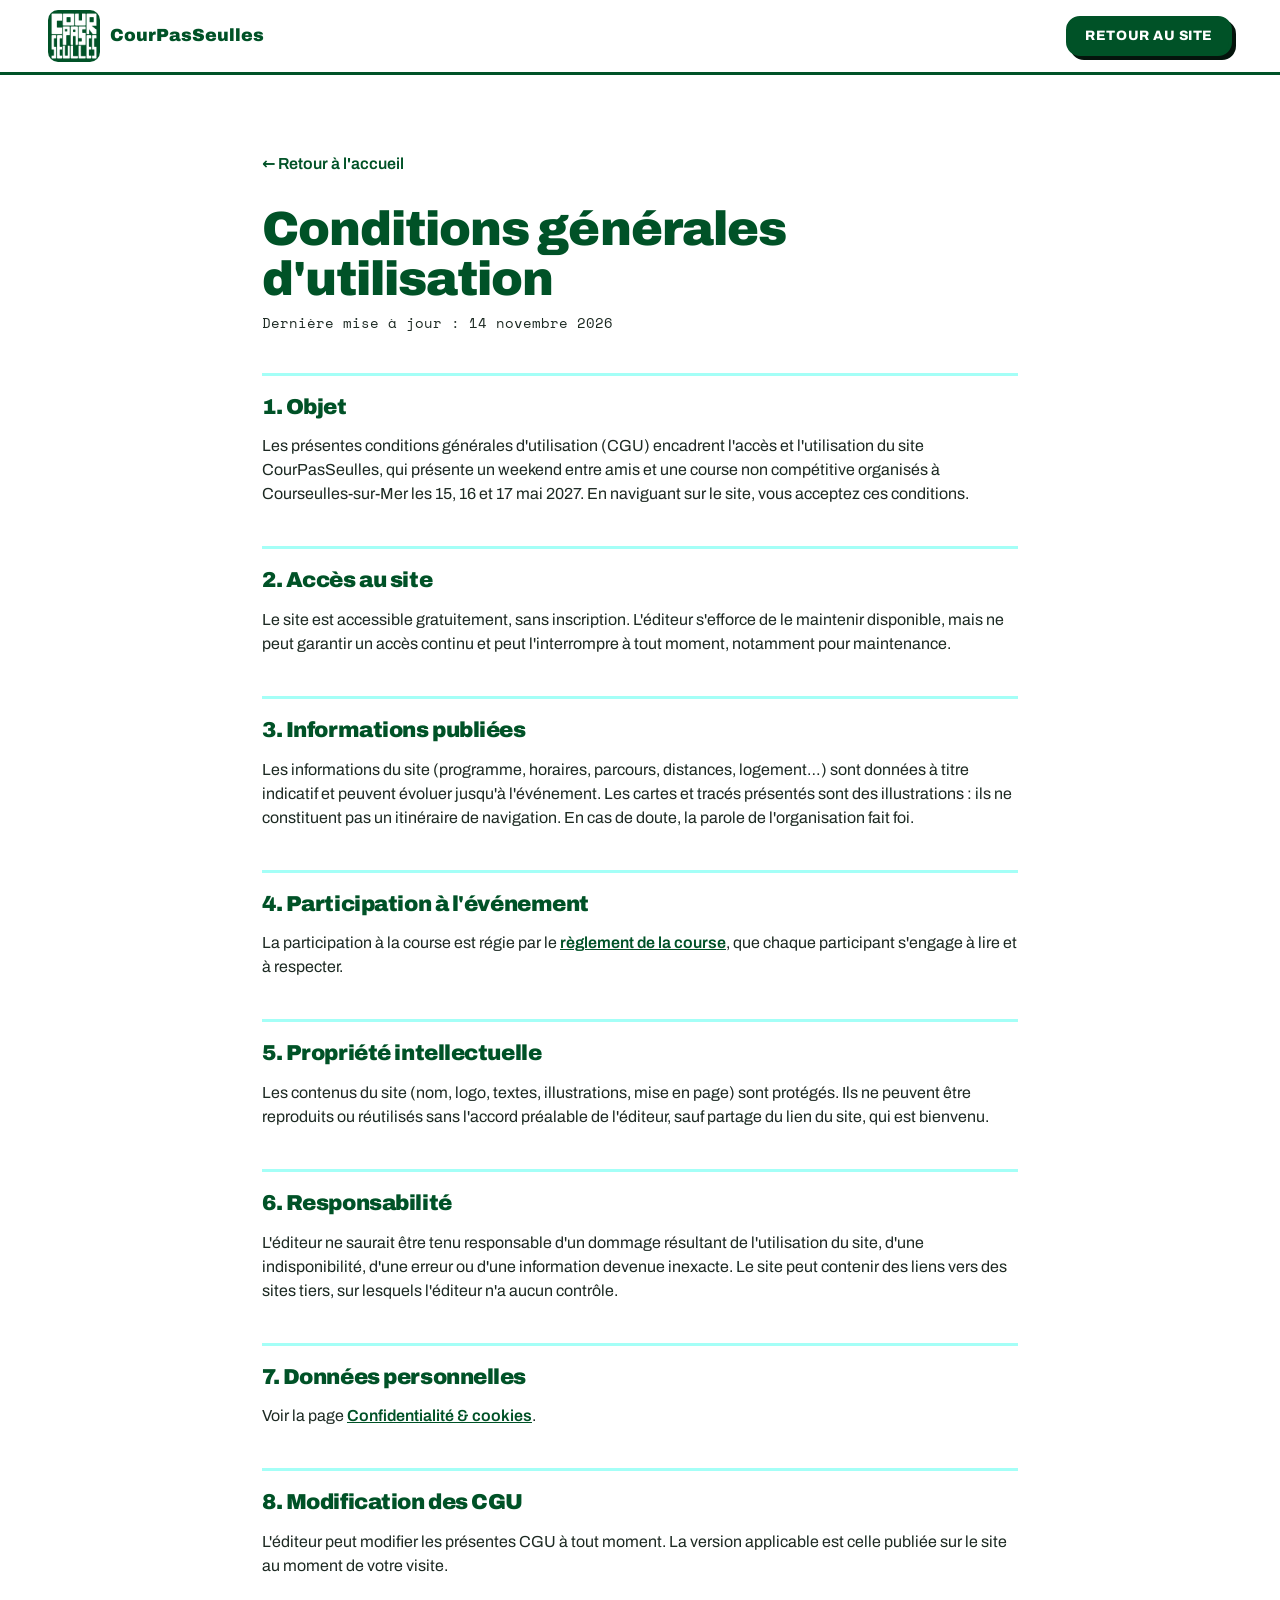
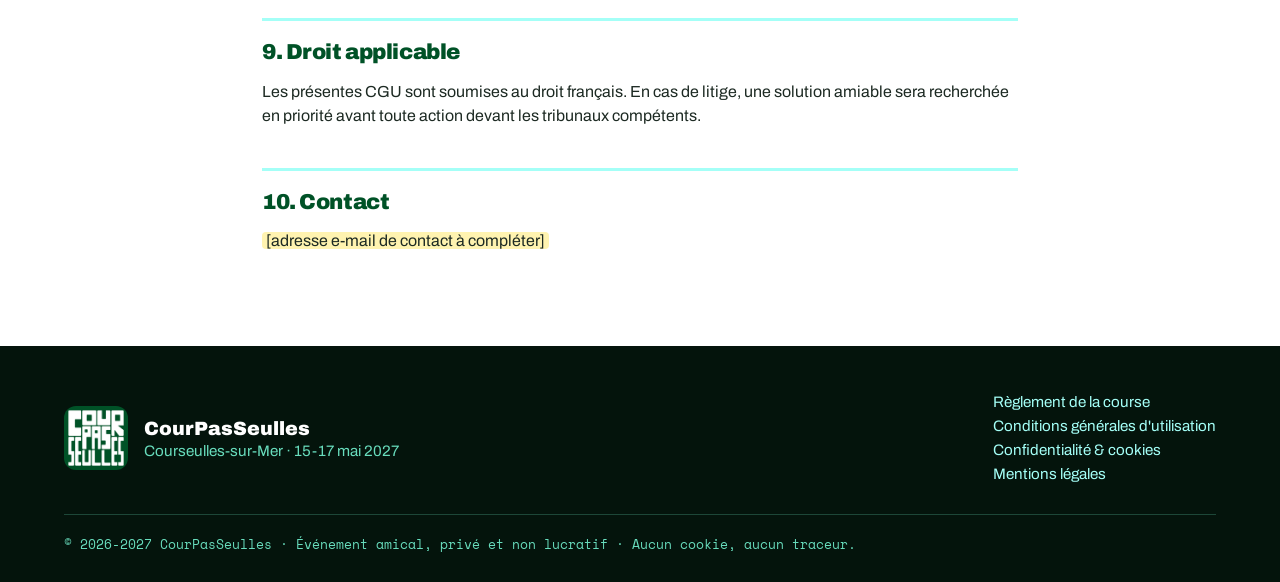
==== cgu.html @ 52400a5f "Ajouter les pages légales et rendre le site autonome - Mentions légales, confidentialité & cookies, " ====
<!doctype html>
<html lang="fr">
<head>
  <meta charset="utf-8">
  <meta name="viewport" content="width=device-width, initial-scale=1">
  <title>Conditions générales d'utilisation · CourPasSeulles</title>
  <meta name="description" content="Conditions générales d'utilisation du site CourPasSeulles.">
  <meta name="theme-color" content="#005227">
  <link rel="icon" type="image/png" href="assets/favicon-180.png">
  <link rel="apple-touch-icon" href="assets/favicon-180.png">
  <link rel="stylesheet" href="assets/fonts.css">
  <link rel="stylesheet" href="styles.css">
</head>
<body>

<header class="topbar">
  <a class="topbar__brand" href="./" aria-label="Accueil CourPasSeulles">
    <img src="assets/courpasseulles-logo-fond-vert-600.png" alt="" width="52" height="52">
    <span>CourPasSeulles</span>
  </a>
  <nav class="topbar__nav topbar__nav--simple">
    <a class="btn btn--small" href="./">Retour au site</a>
  </nav>
</header>

<main class="legal">
  <a class="legal__back" href="./">← Retour à l'accueil</a>
  <h1>Conditions générales d'utilisation</h1>
  <p class="legal__updated">Dernière mise à jour : 14 novembre 2026</p>

  <h2>1. Objet</h2>
  <p>Les présentes conditions générales d'utilisation (CGU) encadrent l'accès et l'utilisation du site CourPasSeulles, qui présente un weekend entre amis et une course non compétitive organisés à Courseulles-sur-Mer les 15, 16 et 17 mai 2027. En naviguant sur le site, vous acceptez ces conditions.</p>

  <h2>2. Accès au site</h2>
  <p>Le site est accessible gratuitement, sans inscription. L'éditeur s'efforce de le maintenir disponible, mais ne peut garantir un accès continu et peut l'interrompre à tout moment, notamment pour maintenance.</p>

  <h2>3. Informations publiées</h2>
  <p>Les informations du site (programme, horaires, parcours, distances, logement…) sont données à titre indicatif et peuvent évoluer jusqu'à l'événement. Les cartes et tracés présentés sont des illustrations : ils ne constituent pas un itinéraire de navigation. En cas de doute, la parole de l'organisation fait foi.</p>

  <h2>4. Participation à l'événement</h2>
  <p>La participation à la course est régie par le <a href="reglement.html">règlement de la course</a>, que chaque participant s'engage à lire et à respecter.</p>

  <h2>5. Propriété intellectuelle</h2>
  <p>Les contenus du site (nom, logo, textes, illustrations, mise en page) sont protégés. Ils ne peuvent être reproduits ou réutilisés sans l'accord préalable de l'éditeur, sauf partage du lien du site, qui est bienvenu.</p>

  <h2>6. Responsabilité</h2>
  <p>L'éditeur ne saurait être tenu responsable d'un dommage résultant de l'utilisation du site, d'une indisponibilité, d'une erreur ou d'une information devenue inexacte. Le site peut contenir des liens vers des sites tiers, sur lesquels l'éditeur n'a aucun contrôle.</p>

  <h2>7. Données personnelles</h2>
  <p>Voir la page <a href="confidentialite.html">Confidentialité &amp; cookies</a>.</p>

  <h2>8. Modification des CGU</h2>
  <p>L'éditeur peut modifier les présentes CGU à tout moment. La version applicable est celle publiée sur le site au moment de votre visite.</p>

  <h2>9. Droit applicable</h2>
  <p>Les présentes CGU sont soumises au droit français. En cas de litige, une solution amiable sera recherchée en priorité avant toute action devant les tribunaux compétents.</p>

  <h2>10. Contact</h2>
  <p><span class="todo">[adresse e-mail de contact à compléter]</span></p>

</main>

<footer class="footer">
  <div class="footer__inner">
    <div class="footer__brand">
      <img src="assets/courpasseulles-logo-fond-vert-600.png" alt="" width="64" height="64">
      <div>
        <p class="footer__name">CourPasSeulles</p>
        <p>Courseulles-sur-Mer · 15-17 mai 2027</p>
      </div>
    </div>
    <nav class="footer__links" aria-label="Informations légales">
      <a href="reglement.html">Règlement de la course</a>
      <a href="cgu.html">Conditions générales d'utilisation</a>
      <a href="confidentialite.html">Confidentialité &amp; cookies</a>
      <a href="mentions-legales.html">Mentions légales</a>
    </nav>
  </div>
  <p class="footer__legal">© 2026-2027 CourPasSeulles · Événement amical, privé et non lucratif · Aucun cookie, aucun traceur.</p>
</footer>
</body>
</html>
---- assets/fonts.css ----
/* Polices auto-hébergées (Archivo, Space Mono · SIL Open Font License 1.1) */
/* latin-ext */
@font-face {
  font-family: 'Archivo';
  font-style: normal;
  font-weight: 400 900;
  font-stretch: 100%;
  font-display: swap;
  src: url(fonts/Archivo-latin-ext.woff2) format('woff2');
  unicode-range: U+0100-02BA, U+02BD-02C5, U+02C7-02CC, U+02CE-02D7, U+02DD-02FF, U+0304, U+0308, U+0329, U+1D00-1DBF, U+1E00-1E9F, U+1EF2-1EFF, U+2020, U+20A0-20AB, U+20AD-20C4, U+2113, U+2C60-2C7F, U+A720-A7FF;
}
/* latin */
@font-face {
  font-family: 'Archivo';
  font-style: normal;
  font-weight: 400 900;
  font-stretch: 100%;
  font-display: swap;
  src: url(fonts/Archivo-latin.woff2) format('woff2');
  unicode-range: U+0000-00FF, U+0131, U+0152-0153, U+02BB-02BC, U+02C6, U+02DA, U+02DC, U+0304, U+0308, U+0329, U+2000-206F, U+20AC, U+2122, U+2191, U+2193, U+2212, U+2215, U+FEFF, U+FFFD;
}
/* latin-ext */
@font-face {
  font-family: 'Space Mono';
  font-style: normal;
  font-weight: 400;
  font-display: swap;
  src: url(fonts/SpaceMono-400-latin-ext.woff2) format('woff2');
  unicode-range: U+0100-02BA, U+02BD-02C5, U+02C7-02CC, U+02CE-02D7, U+02DD-02FF, U+0304, U+0308, U+0329, U+1D00-1DBF, U+1E00-1E9F, U+1EF2-1EFF, U+2020, U+20A0-20AB, U+20AD-20C4, U+2113, U+2C60-2C7F, U+A720-A7FF;
}
/* latin */
@font-face {
  font-family: 'Space Mono';
  font-style: normal;
  font-weight: 400;
  font-display: swap;
  src: url(fonts/SpaceMono-400-latin.woff2) format('woff2');
  unicode-range: U+0000-00FF, U+0131, U+0152-0153, U+02BB-02BC, U+02C6, U+02DA, U+02DC, U+0304, U+0308, U+0329, U+2000-206F, U+20AC, U+2122, U+2191, U+2193, U+2212, U+2215, U+FEFF, U+FFFD;
}
/* latin-ext */
@font-face {
  font-family: 'Space Mono';
  font-style: normal;
  font-weight: 700;
  font-display: swap;
  src: url(fonts/SpaceMono-700-latin-ext.woff2) format('woff2');
  unicode-range: U+0100-02BA, U+02BD-02C5, U+02C7-02CC, U+02CE-02D7, U+02DD-02FF, U+0304, U+0308, U+0329, U+1D00-1DBF, U+1E00-1E9F, U+1EF2-1EFF, U+2020, U+20A0-20AB, U+20AD-20C4, U+2113, U+2C60-2C7F, U+A720-A7FF;
}
/* latin */
@font-face {
  font-family: 'Space Mono';
  font-style: normal;
  font-weight: 700;
  font-display: swap;
  src: url(fonts/SpaceMono-700-latin.woff2) format('woff2');
  unicode-range: U+0000-00FF, U+0131, U+0152-0153, U+02BB-02BC, U+02C6, U+02DA, U+02DC, U+0304, U+0308, U+0329, U+2000-206F, U+20AC, U+2122, U+2191, U+2193, U+2212, U+2215, U+FEFF, U+FFFD;
}
---- styles.css ----
/* CourPasSeulles · palette tirée des logos */
:root {
  --green-900: #04140c;
  --green-700: #005227; /* vert profond du logo */
  --green-600: #038554;
  --green-500: #03bb85;
  --mint-300: #68ddbd;
  --mint-100: #a4fff7;
  --mint-50: #e9fbf4;
  --white: #ffffff;
  --ink: #04140c;

  --radius: 14px;
  --shadow: 6px 6px 0 var(--green-700);
  --font: "Archivo", system-ui, sans-serif;
  --mono: "Space Mono", ui-monospace, monospace;
}

* { box-sizing: border-box; }
html { scroll-behavior: smooth; scroll-padding-top: 80px; }
body {
  margin: 0;
  font-family: var(--font);
  color: var(--ink);
  background: var(--white);
  line-height: 1.5;
  -webkit-font-smoothing: antialiased;
}
img { max-width: 100%; display: block; }
h1, h2, h3 { line-height: 1.05; margin: 0; font-weight: 900; letter-spacing: -0.02em; }
a { color: inherit; }

/* ---------- Boutons ---------- */
.btn {
  display: inline-block;
  padding: 14px 24px;
  font: 800 1rem/1 var(--font);
  text-transform: uppercase;
  letter-spacing: 0.04em;
  text-decoration: none;
  color: var(--white);
  background: var(--green-700);
  border: 3px solid var(--green-700);
  border-radius: var(--radius);
  box-shadow: 4px 4px 0 var(--green-900);
  cursor: pointer;
  transition: transform .12s, box-shadow .12s;
}
.btn:hover { transform: translate(-2px, -2px); box-shadow: 6px 6px 0 var(--green-900); }
.btn:active { transform: translate(3px, 3px); box-shadow: 1px 1px 0 var(--green-900); }
.btn--ghost { background: var(--white); color: var(--green-700); }
.btn--light { background: var(--white); color: var(--green-700); border-color: var(--white); }
.btn--small { padding: 10px 16px; font-size: .85rem; }
.btn[aria-disabled="true"] { opacity: .85; cursor: default; }

/* ---------- Barre du haut ---------- */
.topbar {
  position: sticky; top: 0; z-index: 50;
  display: flex; align-items: center; justify-content: space-between; gap: 16px;
  padding: 10px clamp(16px, 4vw, 48px);
  background: rgba(255,255,255,.92);
  backdrop-filter: blur(8px);
  border-bottom: 3px solid var(--green-700);
}
.topbar__brand { display: flex; align-items: center; gap: 10px; text-decoration: none; font-weight: 900; font-size: 1.1rem; color: var(--green-700); }
.topbar__brand img { width: 52px; height: 52px; border-radius: 10px; }
.topbar__nav { display: flex; align-items: center; gap: 22px; }
.topbar__nav a:not(.btn) { text-decoration: none; font-weight: 600; color: var(--green-700); position: relative; }
.topbar__nav a:not(.btn)::after {
  content: ""; position: absolute; left: 0; right: 100%; bottom: -4px; height: 3px;
  background: var(--green-500); transition: right .2s;
}
.topbar__nav a:not(.btn):hover::after { right: 0; }
.topbar__burger { display: none; background: none; border: 0; padding: 8px; cursor: pointer; }
.topbar__burger span { display: block; width: 26px; height: 3px; margin: 5px 0; background: var(--green-700); border-radius: 2px; transition: transform .2s, opacity .2s; }

/* ---------- Hero ---------- */
.hero {
  display: grid; grid-template-columns: minmax(0, 1fr) minmax(0, 1.1fr); gap: clamp(24px, 5vw, 72px);
  align-items: center;
  padding: clamp(32px, 6vw, 80px) clamp(16px, 5vw, 64px);
  max-width: 1280px; margin: 0 auto;
}
.hero__logo img { width: 100%; height: auto; max-width: 520px; margin: 0 auto; }
.tag {
  display: inline-block; margin: 0 0 16px; padding: 6px 12px;
  font: 700 .8rem var(--mono); text-transform: uppercase; letter-spacing: .08em;
  background: var(--mint-100); color: var(--green-700); border-radius: 8px;
}
.hero h1 { font-size: clamp(2rem, 4.6vw, 3.6rem); color: var(--green-700); }
.hero h1 em { font-style: normal; color: var(--green-500); }
.hero__facts { list-style: none; padding: 0; margin: 28px 0; display: flex; flex-wrap: wrap; gap: 12px; }
.hero__facts li {
  flex: 1 1 140px; padding: 14px 16px; border: 3px solid var(--green-700); border-radius: var(--radius);
  box-shadow: var(--shadow); background: var(--white);
}
.hero__facts b { display: block; font-size: 1.3rem; font-weight: 900; color: var(--green-700); }
.hero__facts span { font-size: .9rem; color: var(--green-600); }

.countdown { display: flex; gap: 10px; margin-bottom: 28px; }
.countdown div {
  flex: 1; text-align: center; padding: 12px 6px; border-radius: var(--radius);
  background: var(--green-700); color: var(--white);
}
.countdown b { display: block; font: 700 clamp(1.4rem, 3vw, 2rem)/1 var(--mono); }
.countdown span { font-size: .75rem; text-transform: uppercase; letter-spacing: .08em; color: var(--mint-300); }
.hero__cta { display: flex; flex-wrap: wrap; gap: 14px; }

/* ---------- Bandeau défilant ---------- */
.marquee { overflow: hidden; background: var(--green-700); color: var(--white); border-block: 3px solid var(--green-900); }
.marquee__track { display: flex; gap: 32px; width: max-content; padding: 14px 0; animation: scroll 28s linear infinite; }
.marquee span { font-weight: 900; font-size: 1.25rem; text-transform: uppercase; white-space: nowrap; }
.marquee span:nth-child(even) { color: var(--mint-300); }
@keyframes scroll { to { transform: translateX(-50%); } }

/* ---------- Sections ---------- */
.section { padding: clamp(56px, 8vw, 100px) clamp(16px, 5vw, 64px); max-width: 1280px; margin: 0 auto; }
.section--mint, .section--dark, .section--green { max-width: none; }
.section--mint > *, .section--dark > *, .section--green > * { max-width: 1152px; margin-left: auto; margin-right: auto; }
.section--mint { background: var(--mint-50); border-block: 3px solid var(--green-700); }
.section--dark { background: var(--green-900); color: var(--mint-50); }
.section--green { background: var(--green-700); color: var(--white); }
.section__title { font-size: clamp(2rem, 5vw, 3.4rem); color: var(--green-700); display: flex; align-items: baseline; gap: 14px; margin-bottom: 12px; }
.section__title span { font: 700 1rem var(--mono); color: var(--green-500); }
.section--dark .section__title { color: var(--mint-300); }
.section__lead { font-size: 1.15rem; max-width: 640px; margin: 0 0 40px; color: var(--green-600); }
.note { font: .85rem var(--mono); color: var(--green-600); margin-top: 20px; }

/* ---------- Courses ---------- */
.races { display: grid; grid-template-columns: repeat(2, minmax(0, 1fr)); gap: 28px; }
.race {
  position: relative; padding: 28px; border-radius: 22px; border: 3px solid var(--green-700);
  box-shadow: 10px 10px 0 var(--green-700); display: flex; flex-direction: column; gap: 20px;
  transition: transform .2s, box-shadow .2s;
}
.race:hover { transform: translate(-4px, -4px) rotate(-.5deg); box-shadow: 14px 14px 0 var(--green-700); }
.race--short { background: var(--mint-100); }
.race--long { background: var(--green-700); color: var(--white); box-shadow: 10px 10px 0 var(--green-900); border-color: var(--green-900); }
.race--long:hover { box-shadow: 14px 14px 0 var(--green-900); }
.race header p { margin: 0; }
.race__badge { font: 700 .8rem var(--mono); text-transform: uppercase; letter-spacing: .08em; }
.race__dist { font-size: 1.6rem; font-weight: 800; }
.race__dist b { font-size: clamp(5rem, 12vw, 8rem); line-height: .9; font-weight: 900; letter-spacing: -.05em; }
.race--short .race__dist { color: var(--green-700); }
.race--long .race__dist b { color: var(--mint-300); }
.race__sub { opacity: .8; }
.race__stats { list-style: none; margin: 0; padding: 0; display: grid; gap: 8px; }
.race__stats li { display: flex; justify-content: space-between; gap: 12px; padding-bottom: 8px; border-bottom: 2px dashed currentColor; }
.race__stats li span { opacity: .7; }
.race__stats li b { text-align: right; }
.meter { display: flex; gap: 6px; }
.meter i { flex: 1; height: 14px; border-radius: 4px; border: 2px solid currentColor; }
.race--short .meter i.on { background: var(--green-700); }
.race--long .meter i.on { background: var(--mint-300); }
.race .btn { align-self: flex-start; margin-top: auto; }
.race--long .btn { background: var(--mint-300); color: var(--green-900); border-color: var(--mint-300); }

/* ---------- Quiz ---------- */
.quiz {
  margin-top: 56px; padding: 28px; border-radius: 22px;
  border: 3px dashed var(--green-500); background: var(--white);
}
.quiz h3 { font-size: 1.5rem; color: var(--green-700); margin-bottom: 18px; }
.quiz p { font-weight: 600; font-size: 1.1rem; }
.quiz__a { display: flex; flex-wrap: wrap; gap: 12px; }
.quiz__a button {
  font: 600 1rem var(--font); padding: 12px 18px; border-radius: 12px; cursor: pointer;
  border: 3px solid var(--green-700); background: var(--mint-50); color: var(--green-700);
  transition: background .15s, transform .15s;
}
.quiz__a button:hover { background: var(--mint-100); transform: translateY(-2px); }
.quiz__verdict { font-size: 1.4rem !important; font-weight: 900 !important; color: var(--green-700); }

/* ---------- Parcours ---------- */
.tabs { display: inline-flex; gap: 6px; padding: 6px; background: var(--white); border: 3px solid var(--green-700); border-radius: 16px; margin-bottom: 24px; }
.tabs button {
  font: 800 1rem var(--font); padding: 10px 22px; border: 0; border-radius: 10px; cursor: pointer;
  background: transparent; color: var(--green-700);
}
.tabs button[aria-selected="true"] { background: var(--green-700); color: var(--white); }
.map { margin: 0; }
.map__placeholder {
  position: relative; border-radius: 22px; overflow: hidden; border: 3px solid var(--green-700);
  background:
    repeating-linear-gradient(0deg, transparent 0 39px, rgba(0,82,39,.08) 39px 40px),
    repeating-linear-gradient(90deg, transparent 0 39px, rgba(0,82,39,.08) 39px 40px),
    #f4fbf2;
  box-shadow: var(--shadow);
}
.map__placeholder svg { width: 100%; height: auto; display: block; }
.map__placeholder .sea { fill: var(--mint-100); }
.map__placeholder .sea-label { font: 700 16px var(--mono); fill: var(--green-600); text-anchor: middle; letter-spacing: .2em; text-transform: uppercase; }
.map__placeholder .route {
  fill: none; stroke: var(--green-700); stroke-width: 6; stroke-linecap: round; stroke-linejoin: round;
  stroke-dasharray: 14 10; animation: march 1.2s linear infinite;
}
@keyframes march { to { stroke-dashoffset: -24; } }
.map__placeholder .pin { fill: var(--green-500); stroke: var(--green-700); stroke-width: 4; }
.map__placeholder text { font: 700 14px var(--font); fill: var(--green-700); }
.map__placeholder figcaption {
  position: absolute; right: 16px; bottom: 16px; max-width: 280px;
  padding: 12px 16px; border-radius: 12px; background: var(--green-700); color: var(--white);
}
.map__placeholder figcaption b { display: block; }
.map__placeholder figcaption span { font-size: .85rem; color: var(--mint-300); }

/* ---------- Programme ---------- */
.days { display: grid; grid-template-columns: repeat(3, minmax(0, 1fr)); gap: 24px; align-items: start; }
.day { padding: 24px; border-radius: 22px; border: 3px solid var(--green-700); background: var(--white); box-shadow: var(--shadow); }
.day--big { background: var(--green-700); color: var(--white); transform: rotate(-1deg); }
.day__date { margin: 0 0 6px; font: 700 .9rem var(--mono); text-transform: uppercase; letter-spacing: .08em; color: var(--green-500); }
.day__date b { font: 900 3rem/1 var(--font); margin-right: 6px; color: var(--green-700); }
.day--big .day__date b { color: var(--mint-300); }
.day--big .day__date { color: var(--mint-100); }
.day h3 { font-size: 1.5rem; margin-bottom: 14px; }
.day ul { list-style: none; padding: 0; margin: 0; display: grid; gap: 10px; }
.day li { display: grid; grid-template-columns: 96px 1fr; gap: 8px; }
.day time { font: 700 .85rem var(--mono); color: var(--green-600); padding-top: 2px; }
.day--big time { color: var(--mint-300); }

/* ---------- Infos ---------- */
.infos { display: grid; grid-template-columns: repeat(2, minmax(0, 1fr)); gap: 20px; }
.info { padding: 24px; border-radius: 18px; border: 2px solid rgba(104,221,189,.35); background: rgba(255,255,255,.03); }
.info h3 { color: var(--mint-300); font-size: 1.4rem; margin-bottom: 8px; }
.info p { margin: 0; color: #cfe9de; }

/* ---------- FAQ ---------- */
.faq { display: grid; gap: 14px; max-width: 820px; }
.faq details { border: 3px solid var(--green-700); border-radius: 16px; background: var(--white); }
.faq details[open] { background: var(--mint-50); }
.faq summary {
  list-style: none; cursor: pointer; padding: 18px 56px 18px 20px; font-weight: 800; font-size: 1.1rem;
  color: var(--green-700); position: relative;
}
.faq summary::-webkit-details-marker { display: none; }
.faq summary::after {
  content: "+"; position: absolute; right: 18px; top: 50%; transform: translateY(-50%);
  width: 28px; height: 28px; border-radius: 8px; display: grid; place-items: center;
  background: var(--green-700); color: var(--white); font-weight: 900; transition: transform .2s;
}
.faq details[open] summary::after { transform: translateY(-50%) rotate(45deg); }
.faq p { margin: 0; padding: 0 20px 18px; }

/* ---------- CTA ---------- */
.cta { display: flex !important; align-items: center; justify-content: center; gap: clamp(24px, 5vw, 56px); flex-wrap: wrap; }
.cta > * { margin: 0 !important; }
.cta__logo { width: 180px; height: auto; border-radius: 22px; box-shadow: 8px 8px 0 var(--green-900); }
.cta h2 { font-size: clamp(2.4rem, 6vw, 4rem); }
.cta p { color: var(--mint-100); font-size: 1.15rem; margin: 10px 0 22px !important; max-width: 460px; }

/* ---------- Footer ---------- */
.footer { padding: 32px 16px; text-align: center; background: var(--green-900); color: var(--mint-300); font: .85rem var(--mono); }
.footer p { margin: 4px 0; }

/* ---------- Responsive ---------- */
@media (max-width: 900px) {
  .hero { grid-template-columns: 1fr; text-align: left; }
  .hero__logo img { max-width: 320px; }
  .races, .days, .infos { grid-template-columns: 1fr; }
  .day--big { transform: none; }
}
@media (max-width: 760px) {
  .topbar__burger { display: block; }
  .topbar__nav {
    position: absolute; top: 100%; left: 0; right: 0; flex-direction: column; align-items: flex-start;
    gap: 16px; padding: 20px 16px; background: var(--white); border-bottom: 3px solid var(--green-700);
    display: none;
  }
  .topbar__nav.open { display: flex; }
  .topbar__burger[aria-expanded="true"] span:nth-child(1) { transform: translateY(8px) rotate(45deg); }
  .topbar__burger[aria-expanded="true"] span:nth-child(2) { opacity: 0; }
  .topbar__burger[aria-expanded="true"] span:nth-child(3) { transform: translateY(-8px) rotate(-45deg); }
  .race { padding: 22px; box-shadow: 6px 6px 0 var(--green-700); }
  .map__placeholder figcaption { position: static; max-width: none; border-radius: 0; }
}
@media (prefers-reduced-motion: reduce) {
  *, *::before, *::after { animation: none !important; transition: none !important; }
  html { scroll-behavior: auto; }
}

/* Cartes indicatives des parcours */
.map__placeholder .beach { fill: #f3e7c4; }
.map__placeholder .route--back { stroke: var(--green-500); animation-direction: reverse; }
.map__placeholder .town circle { fill: var(--white); stroke: var(--green-700); stroke-width: 3; }
.map__placeholder .town--home circle { fill: var(--green-700); }
.map__placeholder .town text { text-anchor: middle; font-size: 13px; }
.map__placeholder .town--home text { font-weight: 900; }
.map__placeholder .turn circle { fill: var(--mint-300); stroke: var(--green-700); stroke-width: 3; }
.map__placeholder .turn text { text-anchor: middle; font-size: 16px; font-weight: 900; }
.map__placeholder .compass { font: 700 12px var(--mono); fill: var(--green-600); }

/* ---------- Pied de page ---------- */
.footer { text-align: left; padding: 48px clamp(16px, 5vw, 64px) 28px; font-family: var(--font); font-size: .95rem; }
.footer__inner { max-width: 1152px; margin: 0 auto; display: flex; flex-wrap: wrap; justify-content: space-between; gap: 32px; }
.footer__brand { display: flex; align-items: center; gap: 16px; }
.footer__brand img { width: 64px; height: 64px; border-radius: 12px; }
.footer__name { font-weight: 900; font-size: 1.2rem; color: var(--white); }
.footer__links { display: grid; gap: 8px; }
.footer__links a { color: var(--mint-100); text-decoration: none; }
.footer__links a:hover { text-decoration: underline; }
.footer__legal { max-width: 1152px; margin: 32px auto 0 !important; padding-top: 20px; border-top: 1px solid rgba(104,221,189,.25); font: .8rem var(--mono); color: var(--mint-300); }
.faq p a { color: var(--green-700); font-weight: 700; }

/* ---------- Pages légales ---------- */
.legal { max-width: 820px; margin: 0 auto; padding: clamp(40px, 6vw, 80px) clamp(16px, 5vw, 32px); }
.legal__back { display: inline-block; margin-bottom: 28px; font-weight: 700; color: var(--green-600); text-decoration: none; }
.legal__back:hover { text-decoration: underline; }
.legal h1 { font-size: clamp(2rem, 5vw, 3rem); color: var(--green-700); margin-bottom: 8px; }
.legal__updated { font: .85rem var(--mono); color: var(--green-600); margin: 0 0 36px; }
.legal h2 { font-size: 1.35rem; color: var(--green-700); margin: 40px 0 12px; padding-top: 20px; border-top: 3px solid var(--mint-100); }
.legal p, .legal li { color: #1d2a23; }
.legal ul { padding-left: 1.2em; }
.legal li { margin-bottom: 6px; }
.legal a { color: var(--green-700); font-weight: 600; }
.legal .callout { padding: 16px 20px; border-radius: 14px; background: var(--mint-50); border: 2px solid var(--mint-300); }
.legal dl { display: grid; grid-template-columns: max-content 1fr; gap: 8px 20px; margin: 0; }
.legal dt { font-weight: 700; color: var(--green-700); }
.legal dd { margin: 0; }
@media (max-width: 560px) { .legal dl { grid-template-columns: 1fr; } .legal dd { margin-bottom: 8px; } }
.topbar__nav--simple { display: flex !important; position: static !important; flex-direction: row !important; padding: 0 !important; border: 0 !important; background: none !important; }
.todo { background: #fff3b0; padding: 0 4px; border-radius: 4px; }
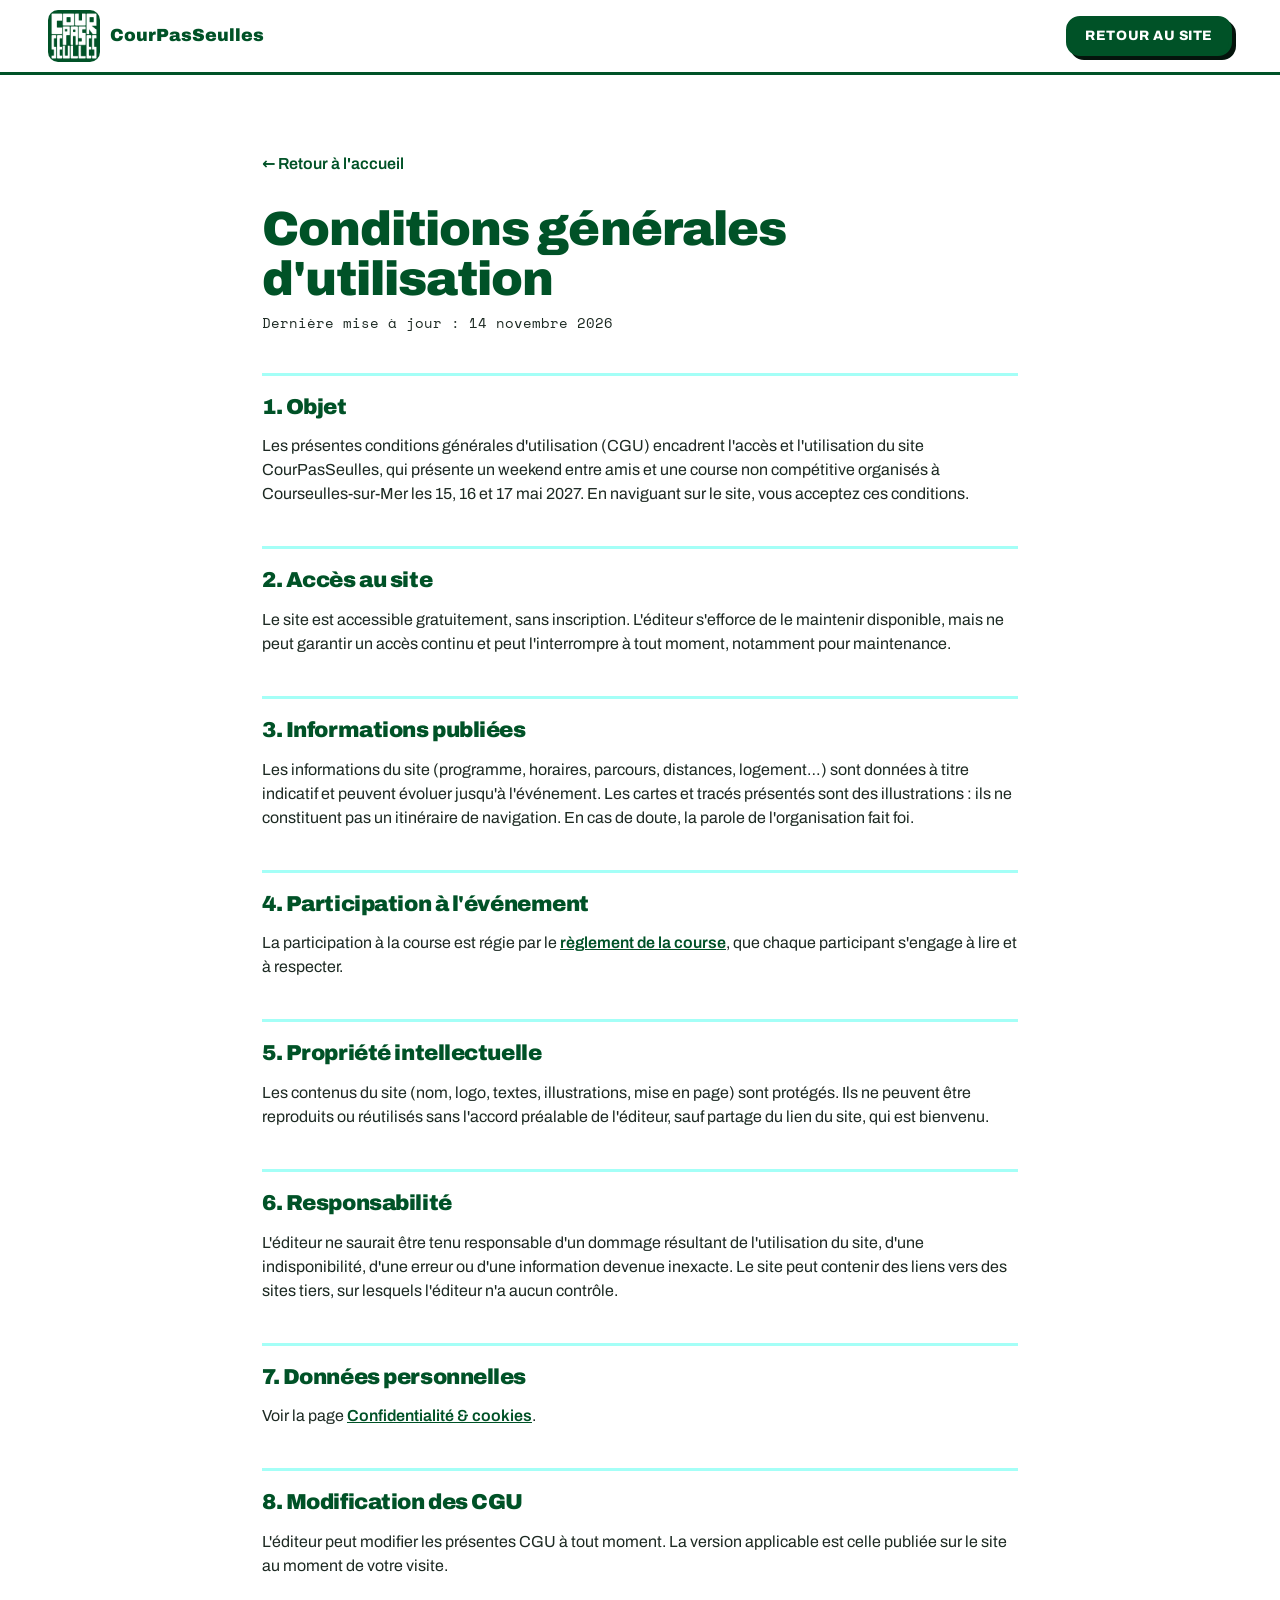
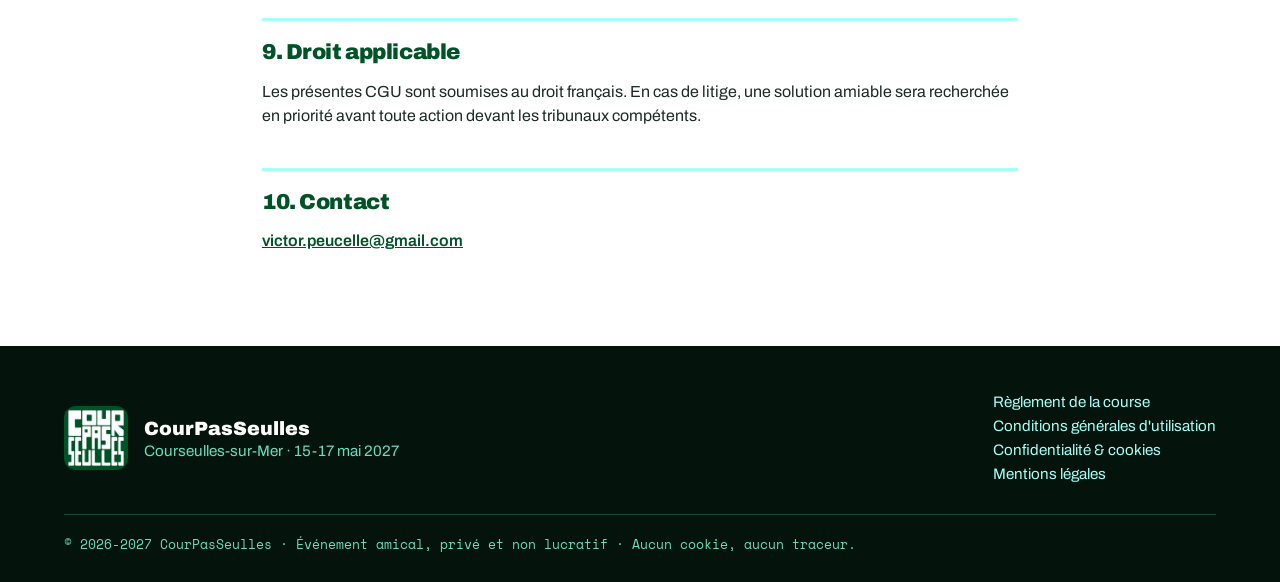
==== commit bd72dab6: "Ajouter l'adresse e-mail de contact aux pages légales Co-Authored-By: Claude Opus 5.5 <noreply@anthr" ====
--- a/cgu.html
+++ b/cgu.html
@@ -56,7 +56,7 @@
   <p>Les présentes CGU sont soumises au droit français. En cas de litige, une solution amiable sera recherchée en priorité avant toute action devant les tribunaux compétents.</p>
 
   <h2>10. Contact</h2>
-  <p><span class="todo">[adresse e-mail de contact à compléter]</span></p>
+  <p><a href="mailto:victor.peucelle@gmail.com">victor.peucelle@gmail.com</a></p>
 
 </main>
 
--- a/styles.css
+++ b/styles.css
@@ -318,4 +318,3 @@
 .legal dd { margin: 0; }
 @media (max-width: 560px) { .legal dl { grid-template-columns: 1fr; } .legal dd { margin-bottom: 8px; } }
 .topbar__nav--simple { display: flex !important; position: static !important; flex-direction: row !important; padding: 0 !important; border: 0 !important; background: none !important; }
-.todo { background: #fff3b0; padding: 0 4px; border-radius: 4px; }
